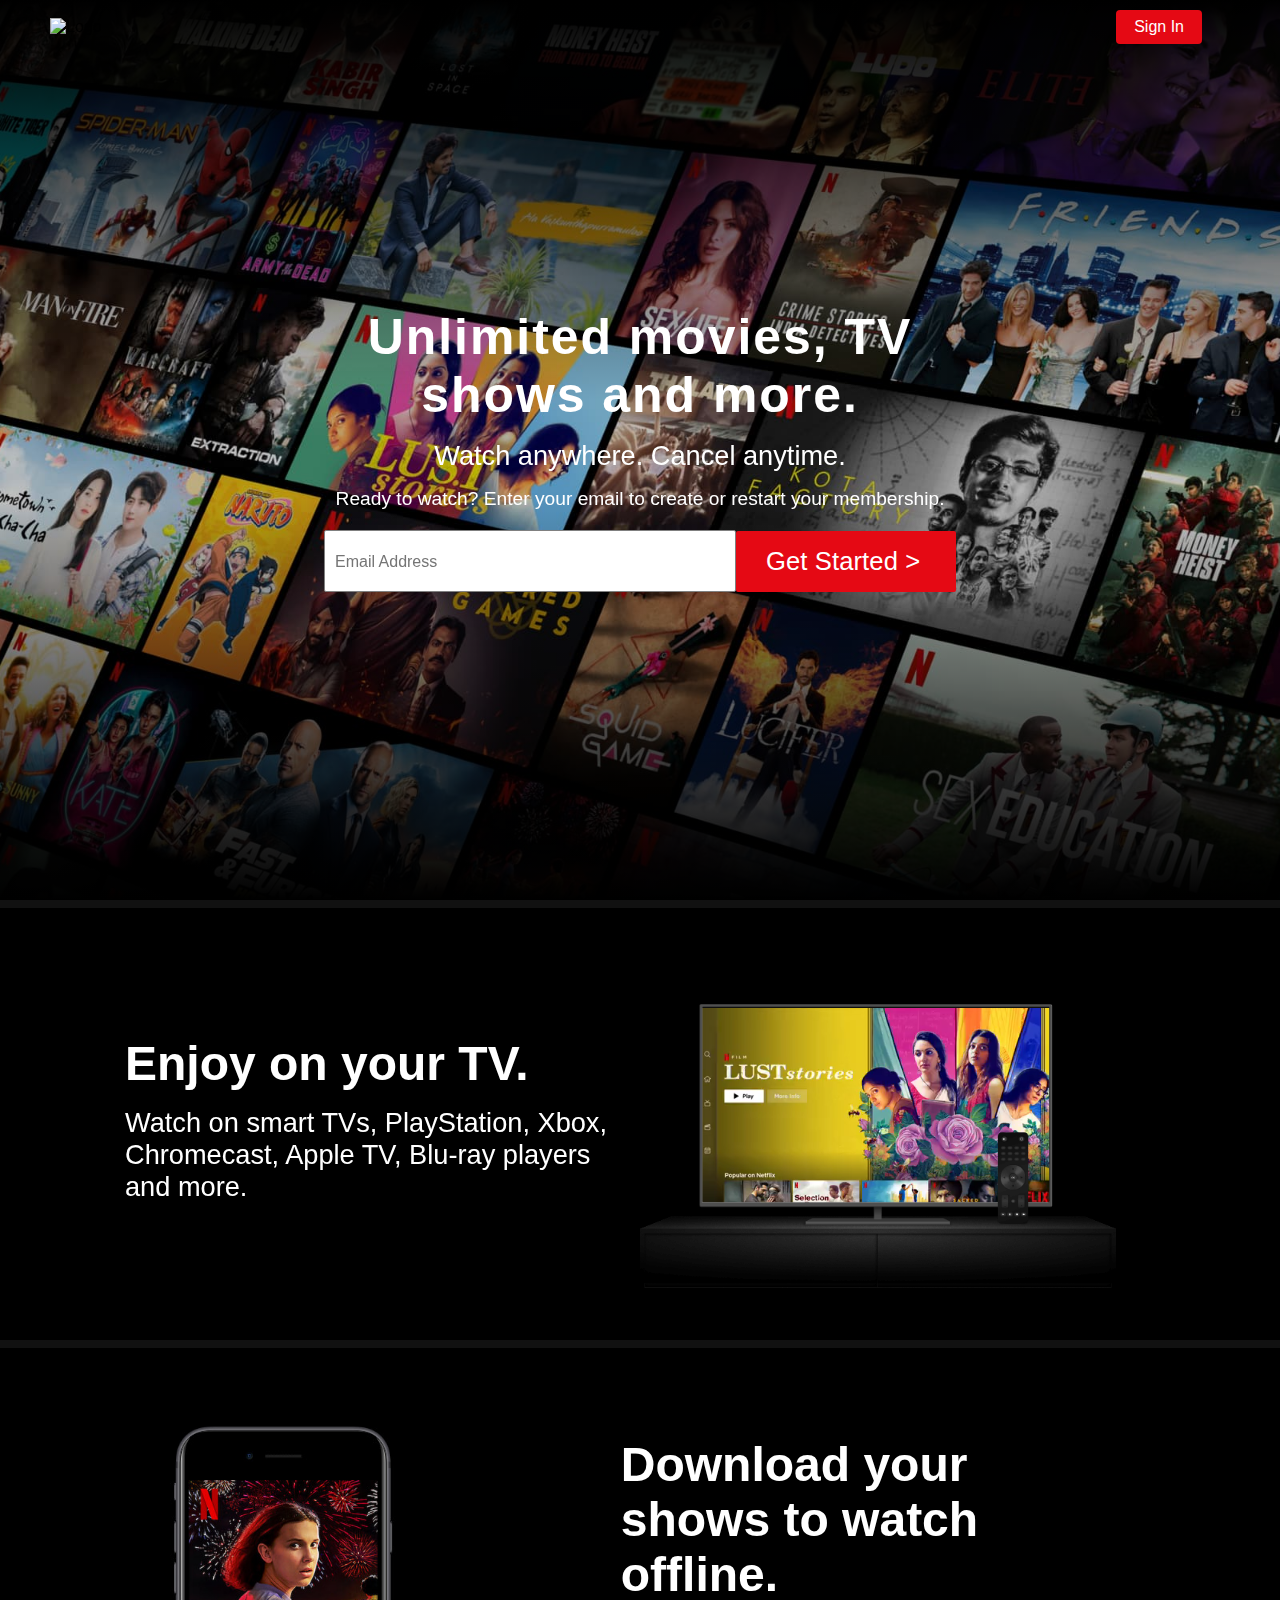
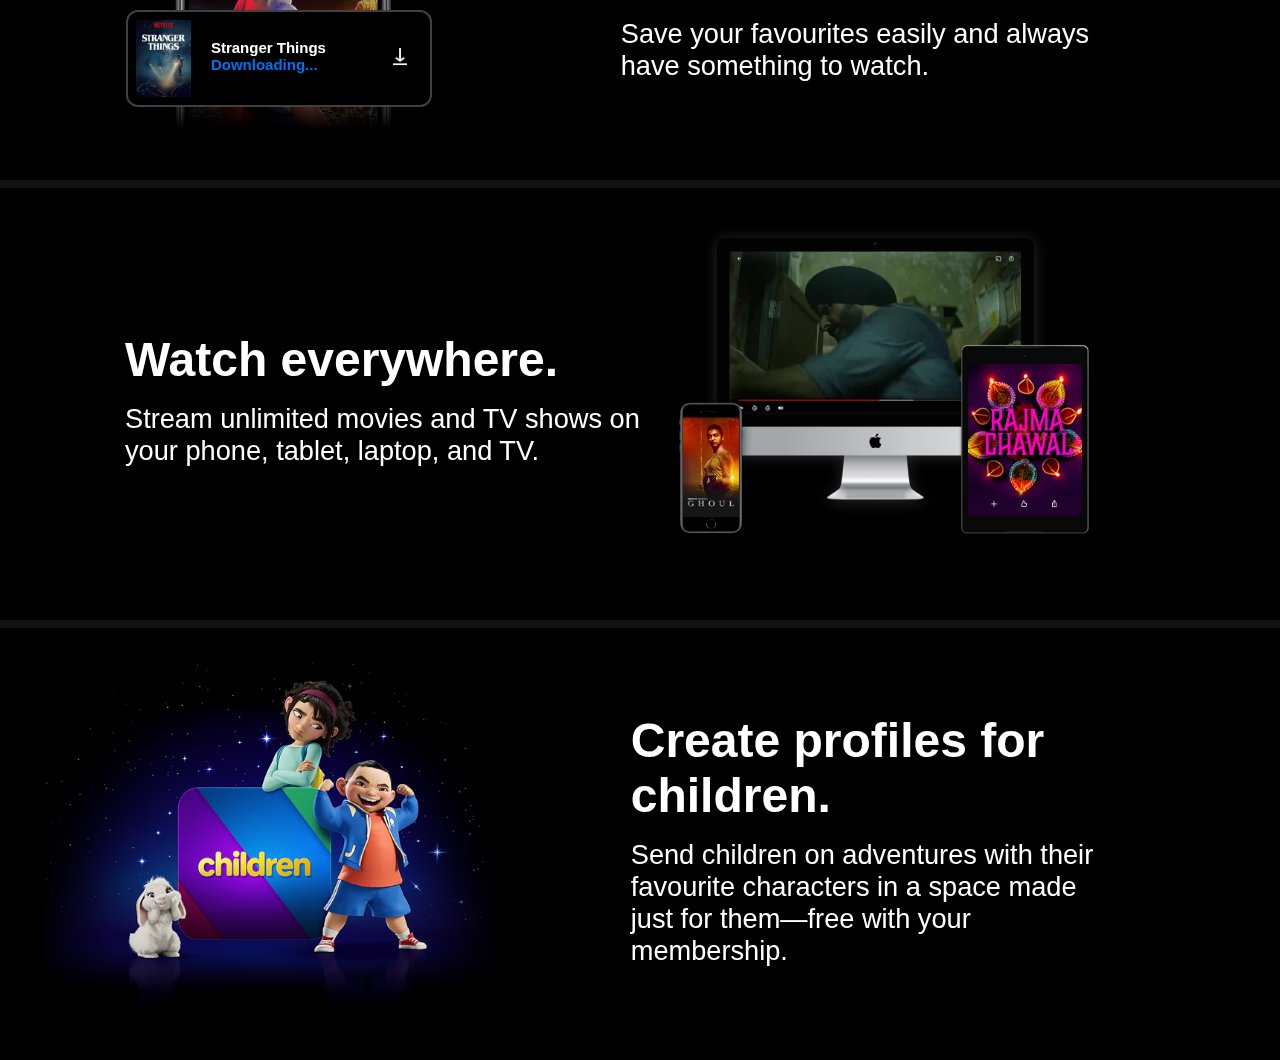
==== index.html @ b6b2928e "init" ====
<!DOCTYPE html>
<html lang="en">
  <head>
    <meta charset="UTF-8" />
    <meta http-equiv="X-UA-Compatible" content="IE=edge" />
    <meta name="viewport" content="width=device-width, initial-scale=1.0" />
    <link rel="stylesheet" href="style.css" />
    <link rel="shortcut icon" href="assets/Nicon1.ico" />
    <title>Netflix India – Watch TV Shows Online, Watch Movies Online</title>
  </head>
  <body>
    <section class="container">
      <div class="head">
        <img src="assets/Netflix-Logo.png" alt="Logo" />
        <a href="https://www.netflix.com/in/login">Sign In</a>
      </div>
    </section>

    <section class="banner">
      <img src="assets/bg.jpeg" alt="bg" class="fit" />
      <div class="box">
        <div class="heading">
          <h1>Unlimited movies, TV shows and more.</h1>
          <h5>Watch anywhere. Cancel anytime.</h5>
          <p>
            Ready to watch? Enter your email to create or restart your
            membership.
          </p>
        </div>
        <div class="Email">
          <input type="text" placeholder="Email Address" />
          <a href="moviezone.html">Get Started > </a>
        </div>
      </div>
    </section>

    <section class="style-cards">
    
      <div class="card-1">
        <div class="desc-1">
            <h1>Enjoy on your TV.</h1>
            <p>Watch on smart TVs, PlayStation, Xbox, Chromecast, Apple TV, Blu-ray
              players and more.
            </p>
        </div>
        <img src="assets/tv.png" alt="tv">
        <video class="video-1" autoplay="" loop="" muted="" >
            <source src="assets/card1video.m4v" type="video/mp4">
        </video>
      </div>

      <div class="card-2">
        <img src="assets/tv-2.jpg" alt="girl">
        <div class="desc-2">
            <h1>Download your shows to watch offline.</h1>
            <p>Save your favourites easily and always have something to watch.</p>
        </div>
        <div class="downloading">
            <img class="small" src="assets/card3img.png" alt="card2imgsmall">
            <h1>Stranger Things <span>Downloading...</span></h1>
            <span>
              <img class="gif-icon" src="assets/download-icon.gif" alt="gif">
            </span>
        </div>
      </div> 

      <div class="card-3">
        <div class="desc-1">
            <h1>Watch everywhere.</h1>
            <p>Stream unlimited movies and TV shows on your phone, tablet, laptop, and TV.
            </p>
        </div>
        <img src="assets/tv-3.png" alt="tv">
        <video class="video-3" autoplay="" loop="" muted="" >
            <source src="assets/card3video.m4v" type="video/mp4">
        </video>
      </div>

      <div class="card-4">
        <img src="assets/tv-4.png" alt="tv">
        <div class="desc-4">
            <h1>Create profiles for children.</h1>
            <p>Send children on adventures with their favourite characters in a space made just for them—free with your membership.</p>
        </div>
      </div>

    </section>
  </body>
</html>
---- style.css ----
*{
    margin: 0px;
    padding: 0px;
}

body{
  font-family: Arial, Helvetica, sans-serif;
  background-color: black;
}

.container .head{
    /* background-color: rgb(60, 60, 160); */
    position: absolute;
    top: 0px;
    left: 0px;
    width: 90%;
    display: flex;
    justify-content: space-between;
    align-items: center;
    z-index: 1000;
    padding: 10px 50px;    
}

.container .head a{
    text-decoration: none;
    background-color: #E50914;
    color: white;
    padding: 8px 18px;
    border-radius: 4px;
}

.container .head img{
    width: 13%;
}

.banner{
    width: 100%;
    height:100vh;
}

.banner .fit{
    width: 100%;
    height: 100%;
    position: absolute;
    top: 0px;
    left: 0px;
    object-fit: cover;
}

.banner .box{
    position: absolute;
    left: 50%;
    top: 50%;
    transform: translate(-50%, -50%);
    z-index: 1000;
}

.banner .box .heading h1{
    color: white;
    font-size: 3.12em;
    letter-spacing: 2px;
    width: 90%;
}

.banner .box .heading h5{
    color: white;
    font-size: 1.7em;
    font-weight: 400;
    padding: 1rem;
}

.banner .box .heading p{
    color: white;
    font-size: 1.2em;
    font-weight: 400;
    padding-bottom: 20px;
   
}

.banner .box .heading{
    display: flex;
    flex-direction: column;
    justify-content: center;
    align-items: center;
    text-align: center;
}

.banner .box .Email input{
    height: 50px;
    min-width: 400px;
    align-items: center;
    outline: none;
    border: 1px solid grey;
    color: black;
    font-size: 16px;
    border-radius: 2px;
    padding: 10px 10px 0 0;
}

.banner .box .Email input::placeholder{
    position: absolute;
    top: 22px;
    left: 10px;
}

.banner .box .Email{
    display: flex;
    flex-direction: row;
    justify-content: center;
    align-items: center;
}

.banner .box .Email a{
    background: #E50914;
    text-decoration: none;
    color: white;
    font-size: 1.6rem;
    font-weight: 400;
    line-height: 61px;
    min-width: 160px;
    letter-spacing: 0.1px;
    border-radius: 2px;
    padding: 0 30px;
}

.banner:before{
    content: '';
    position: absolute;
    top: 0;
    left: 0;
    width: 100%;
    height: 400px;
    z-index: 1;
    background: linear-gradient(to bottom, black, transparent);
}

.banner:after{
    content: '';
    position: absolute;
    bottom: 0;
    left: 0;
    width: 100%;
    height: 400px;
    z-index: 1;
    background: linear-gradient(to top, black, transparent);
}

.card-1,
.card-2,
.card-3,
.card-4{
    border-top: 8px solid #111;
    padding: 50px;
    color: white;
}

.card-1, .card-3{
    position: relative;
    display: grid;
    grid-template-columns: 50% 40%;
    align-items: center;
    text-align: left;
    padding: 25px 45px 50px;
}

.desc-1{
    padding-left: 80px;
}

.style-cards h1{
    font-size: 3rem;
    padding: 1rem;
    padding-left: 0;
}

.style-cards p{
    font-size: 1.7rem;
    line-height: 2rem;
}

.card-1 .video-1{
    position: relative;
    grid-column: 2/2;
    grid-row: 1/2;
    z-index: -1;
    margin-left: 12%;
    width: 77%;
    max-width: 100%;
    height: auto;
    box-sizing: content-box;
}

.card-1 img{
    max-width: 100%;
    height: auto;
    grid-column: 2/2;
    grid-row: 1/2;
}

.card-3 .video-3{
    position: relative;
    grid-column: 2/2;
    grid-row: 1/2;
    z-index: -1;
    width: 62%;
    margin-left: 18%;
    margin-bottom: 28%;
    max-width: 100%;
    height: auto;
    box-sizing: content-box;

}
.card-3 img{
    max-width: 100%;
    height: auto;
    grid-column: 2/2;
    grid-row: 1/2;
}

.card-2, .card-4{
    position: relative;
    display: grid;
    grid-template-columns: 40% 50%;
    text-align: left;
    align-items: center;
    padding: 25px 45px 50px;
}

.desc-2 {
    padding-left: 70px;
    margin-left: 5%;
}

.desc-4{
    padding-left: 80px;
    margin-left: 5%;
}

.card-2 img{
    max-width: 100%;
    grid-column: 1/2;
    grid-row: 1/2;
}

.card-4 img{
    max-width: 100%;
    grid-column: 1/2;
    grid-row: 1/2;
}

.card-2 .downloading{
    position: relative;
    background-color: #000;
    display: flex;
    align-items: center;
    border: 2px solid #404040;
    border-radius: .75em;
    padding: 8px;
    justify-content: space-between;
    left: 17%;
    grid-column: 1/2;
    grid-row: 1/2;
    top: 30%;
    max-width: 60% ;
}

.card-2 .downloading .small{
    width: 55px;
    max-width: 100%;
}

.card-2 .downloading .gif-icon{
    width: 65px;
    max-width: 100%;
}

.card-2 .downloading h1{
    font-size: 15px;
    padding-top: 10px;
    padding-left: 20px;
}

.card-2 .downloading span{
   font-family: Arial, Helvetica, sans-serif;
   color: #0071EB;
}
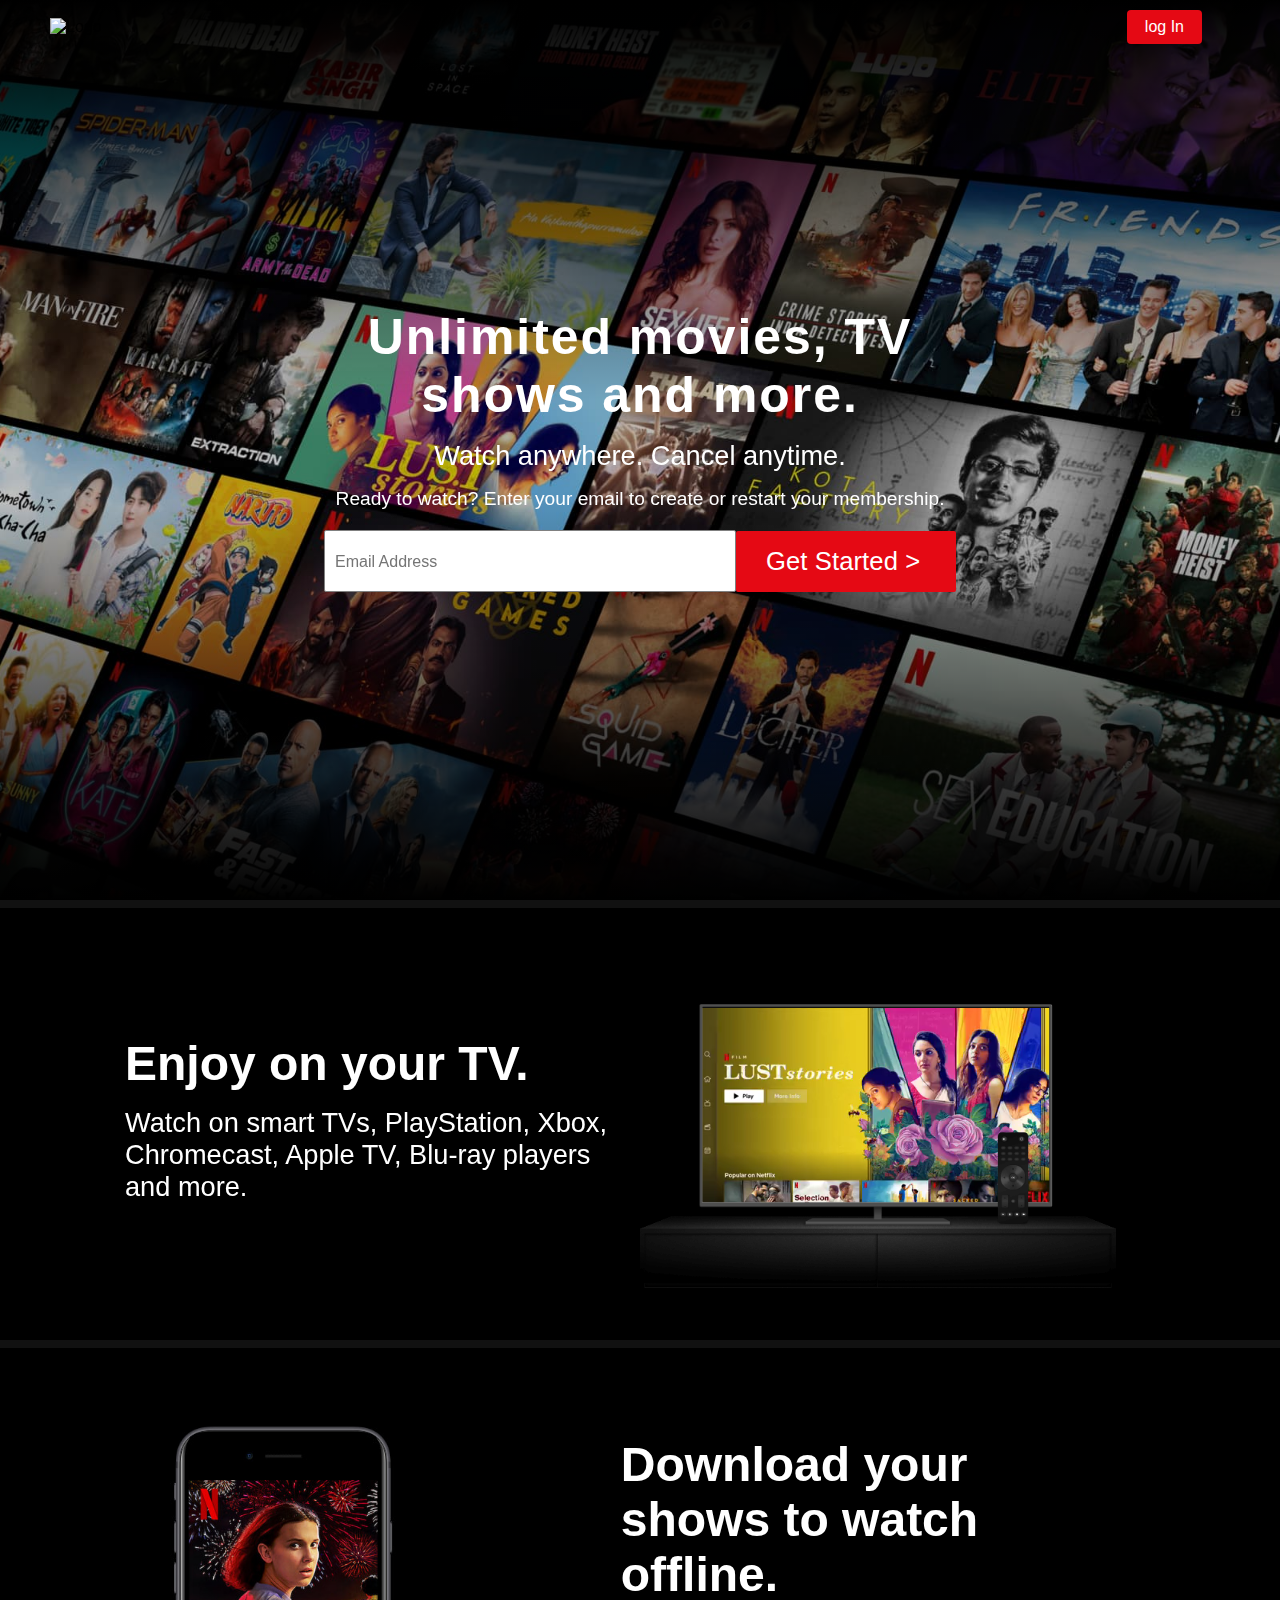
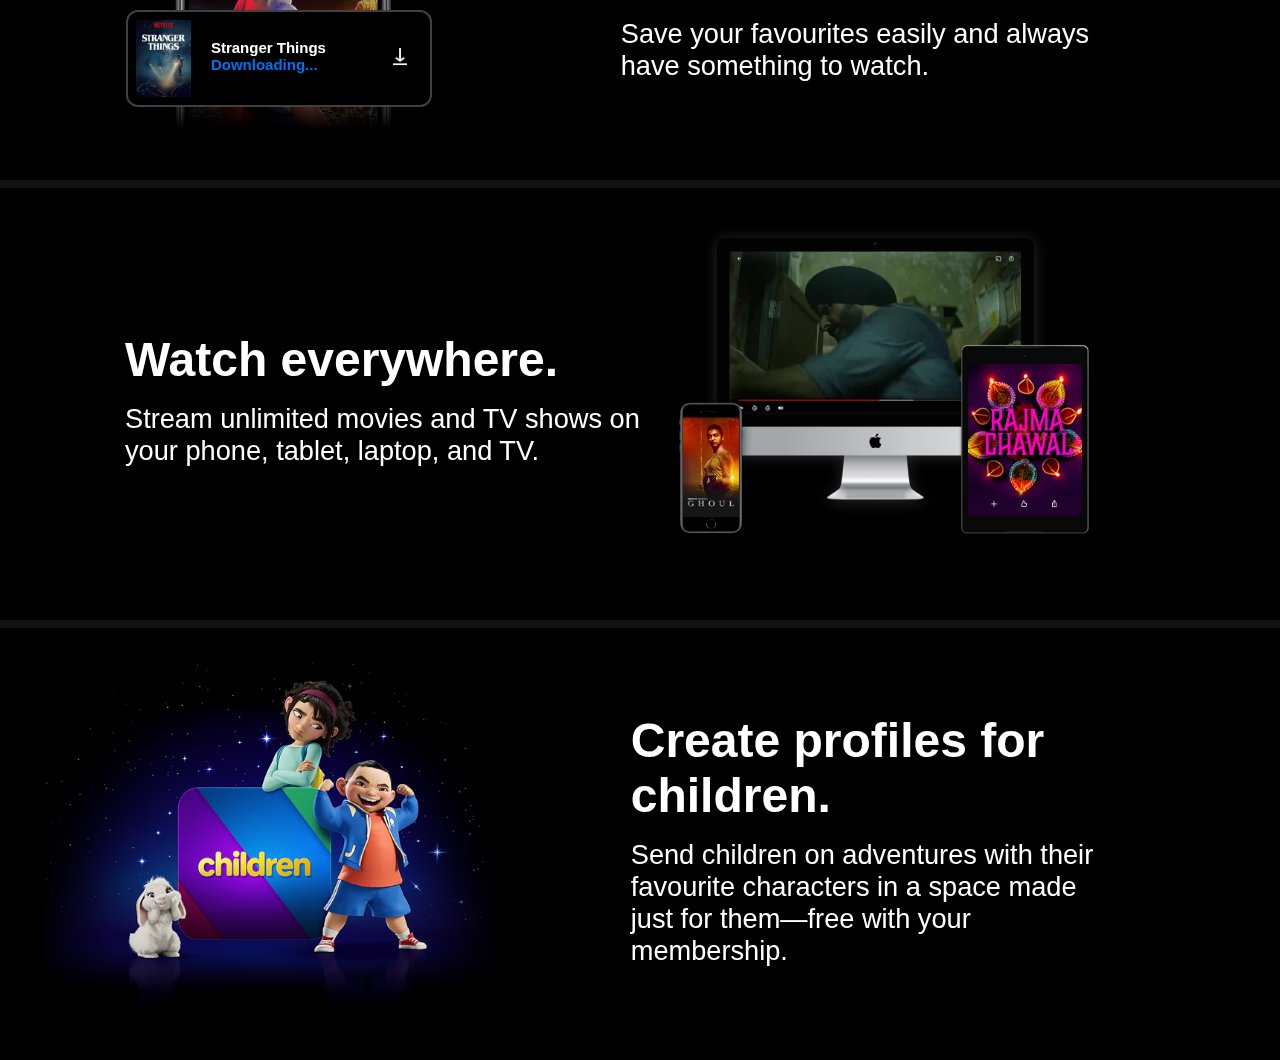
==== commit 620705b5: "init" ====
--- a/index.html
+++ b/index.html
@@ -12,7 +12,7 @@
     <section class="container">
       <div class="head">
         <img src="assets/Netflix-Logo.png" alt="Logo" />
-        <a href="https://www.netflix.com/in/login">Sign In</a>
+        <a href="https://www.netflix.com/in/login">log In</a>
       </div>
     </section>
 
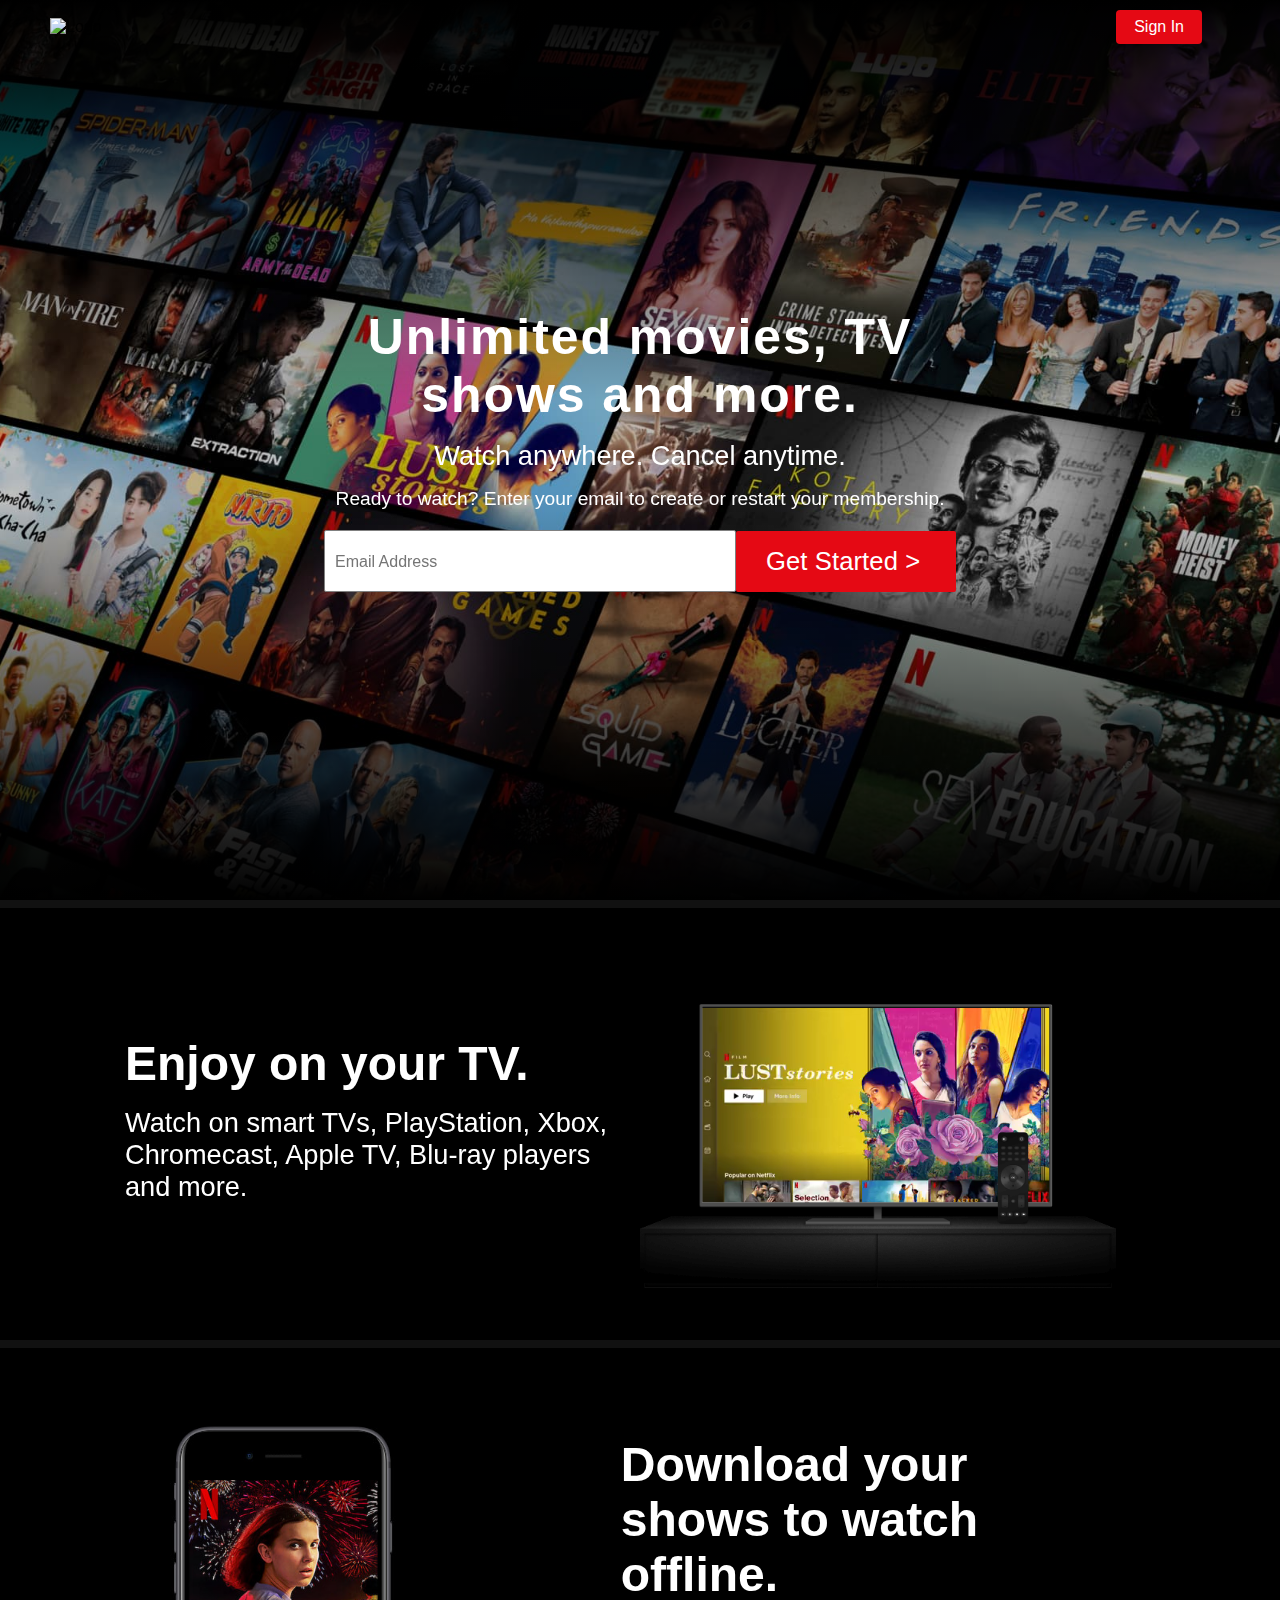
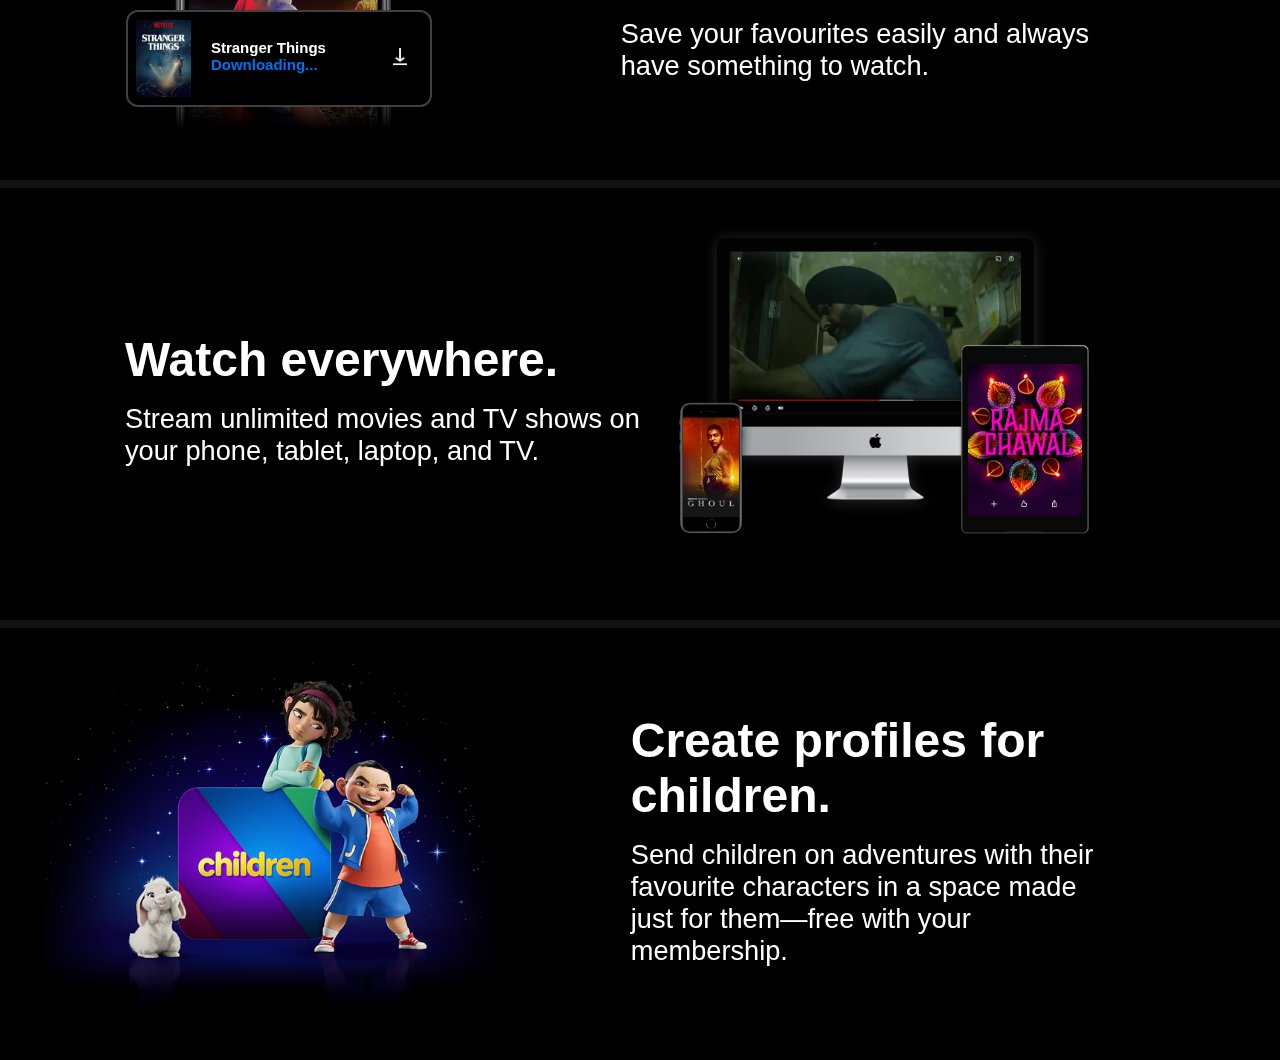
==== commit c1d8c770: "init" ====
--- a/index.html
+++ b/index.html
@@ -12,7 +12,7 @@
     <section class="container">
       <div class="head">
         <img src="assets/Netflix-Logo.png" alt="Logo" />
-        <a href="https://www.netflix.com/in/login">log In</a>
+        <a href="https://www.netflix.com/in/login">Sign In</a>
       </div>
     </section>
 
